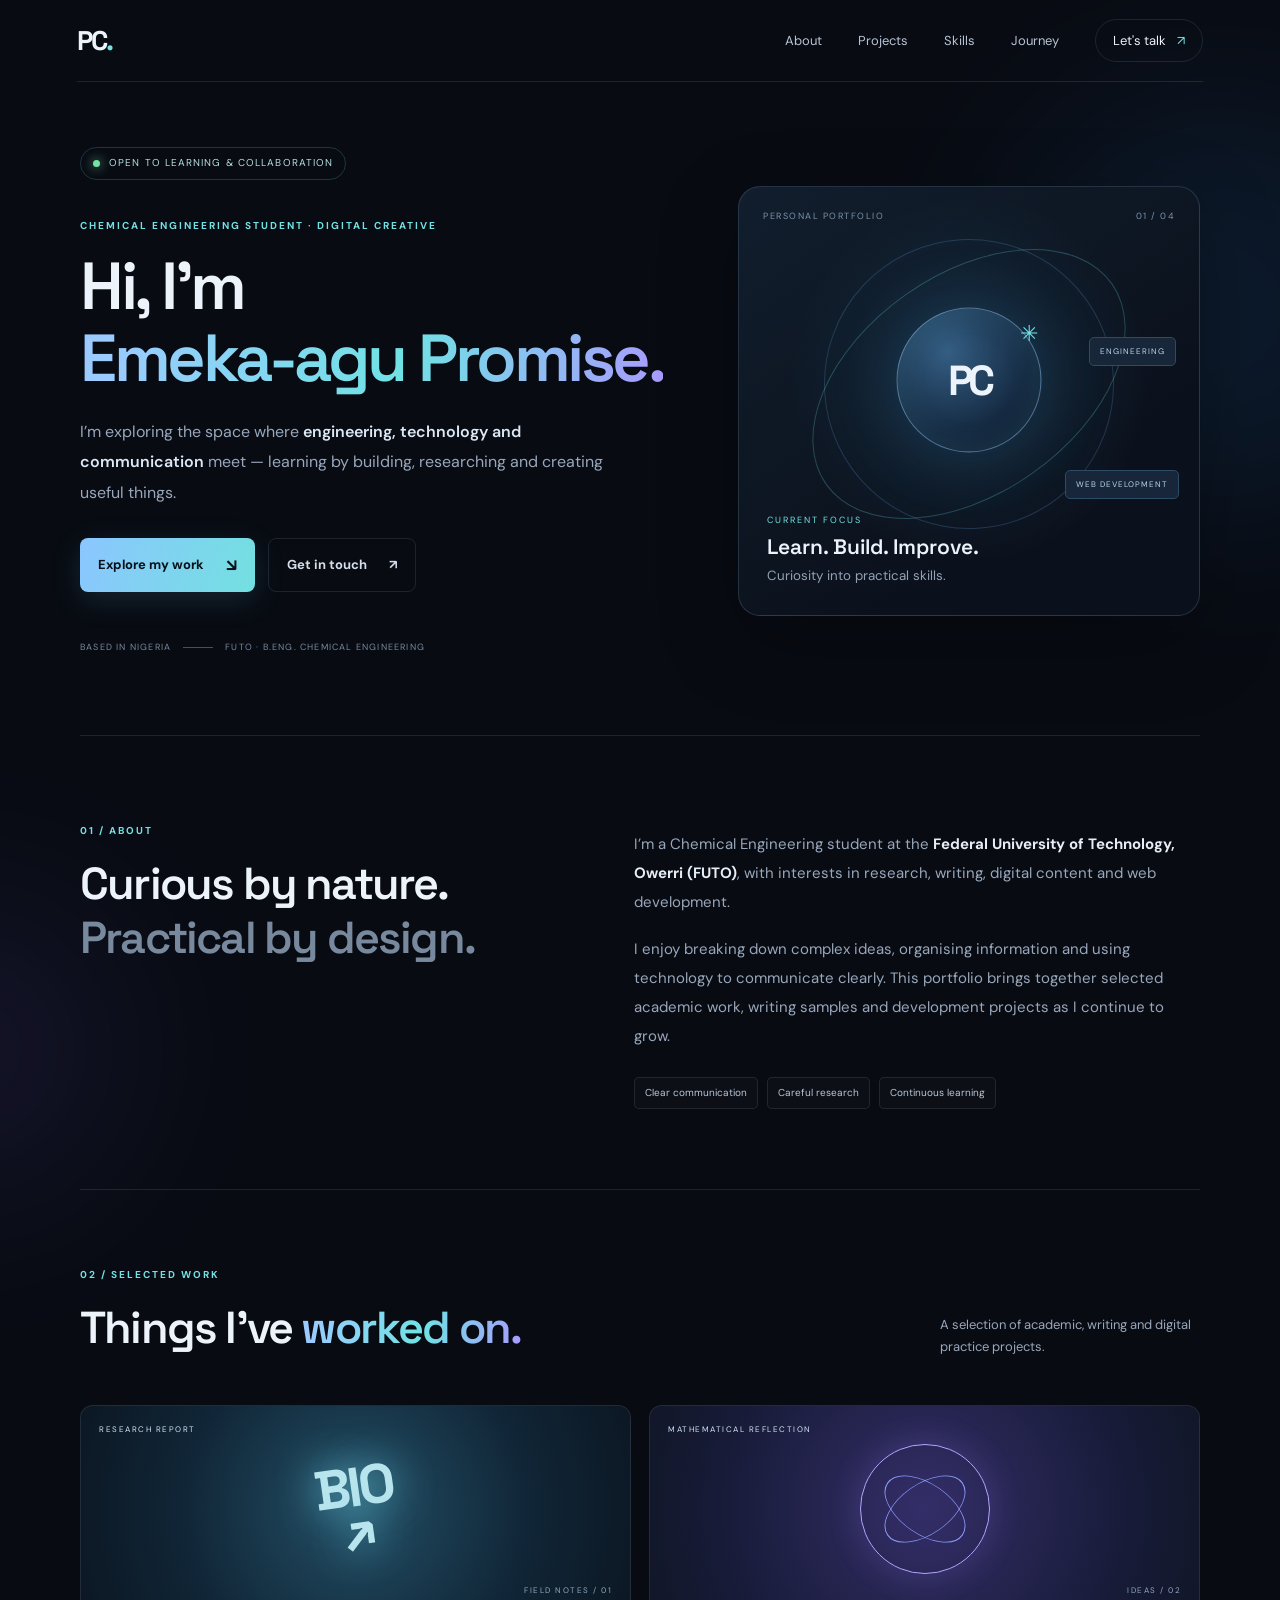
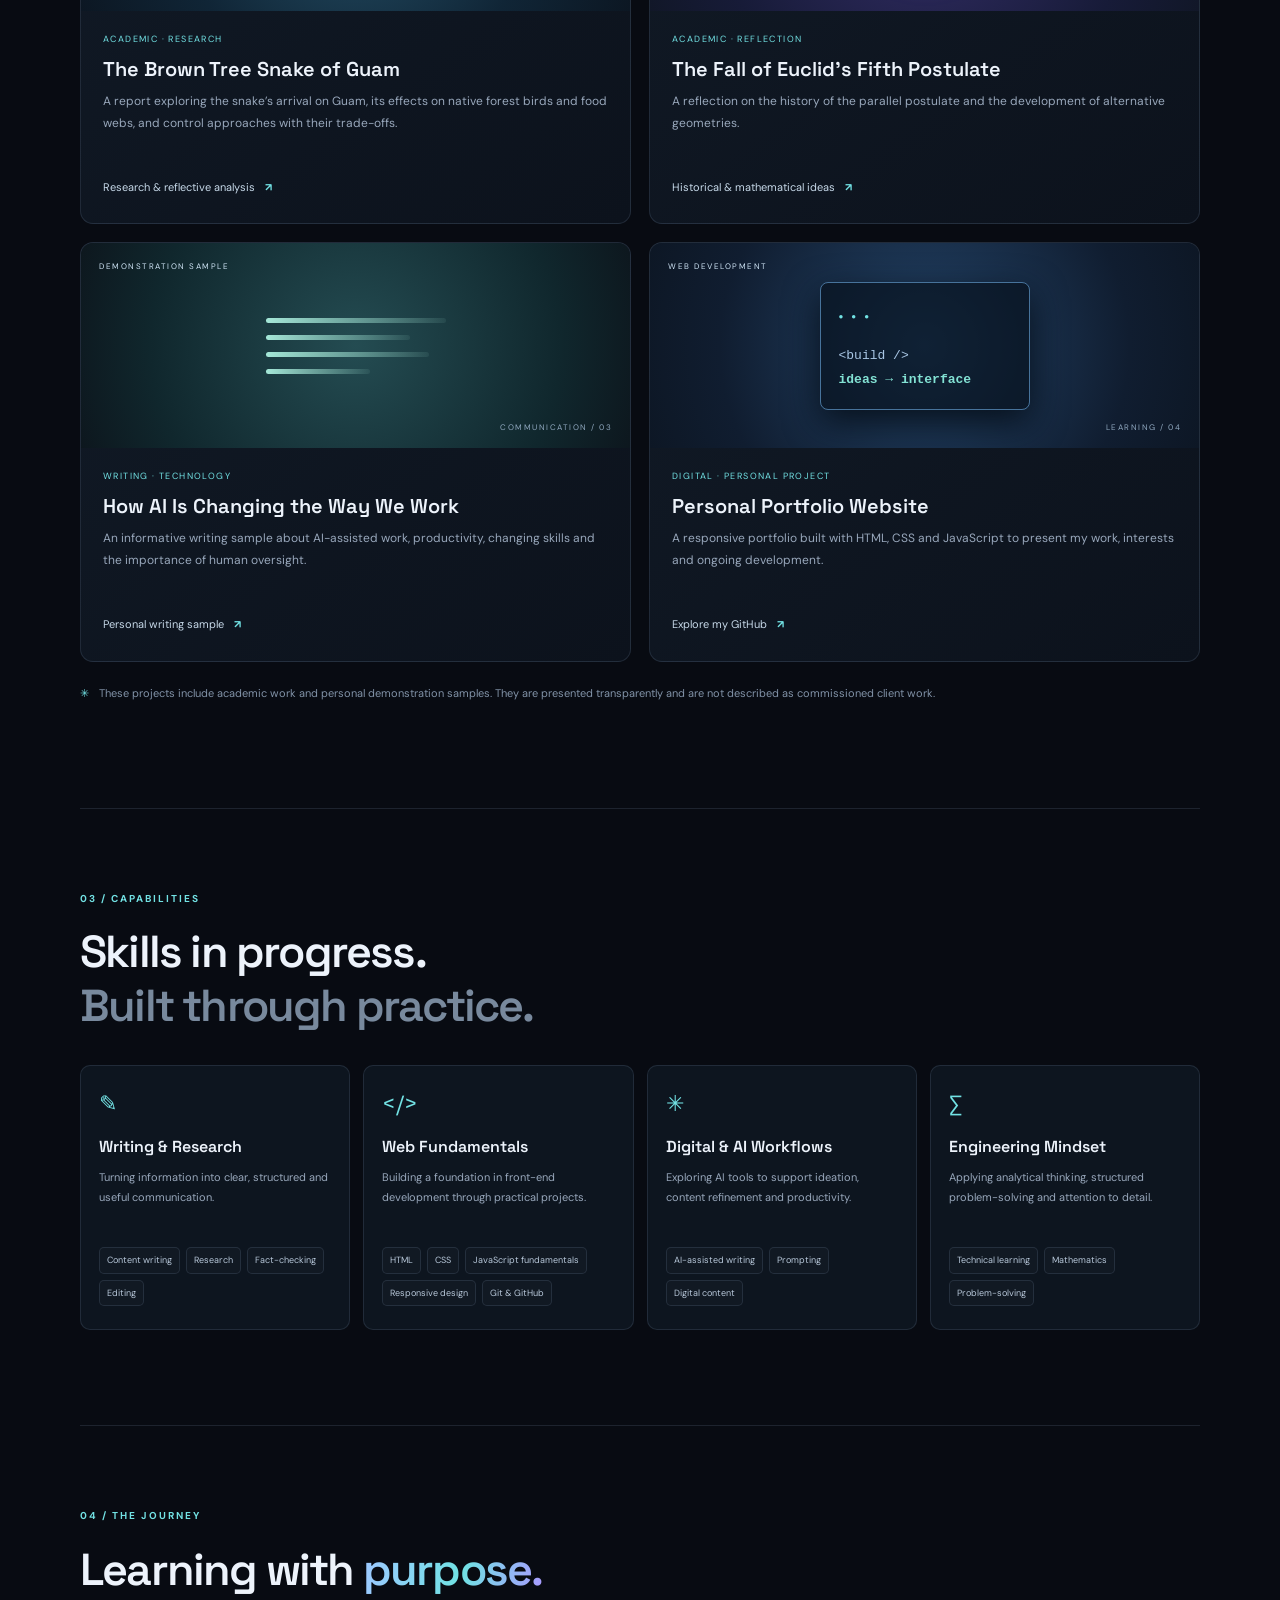
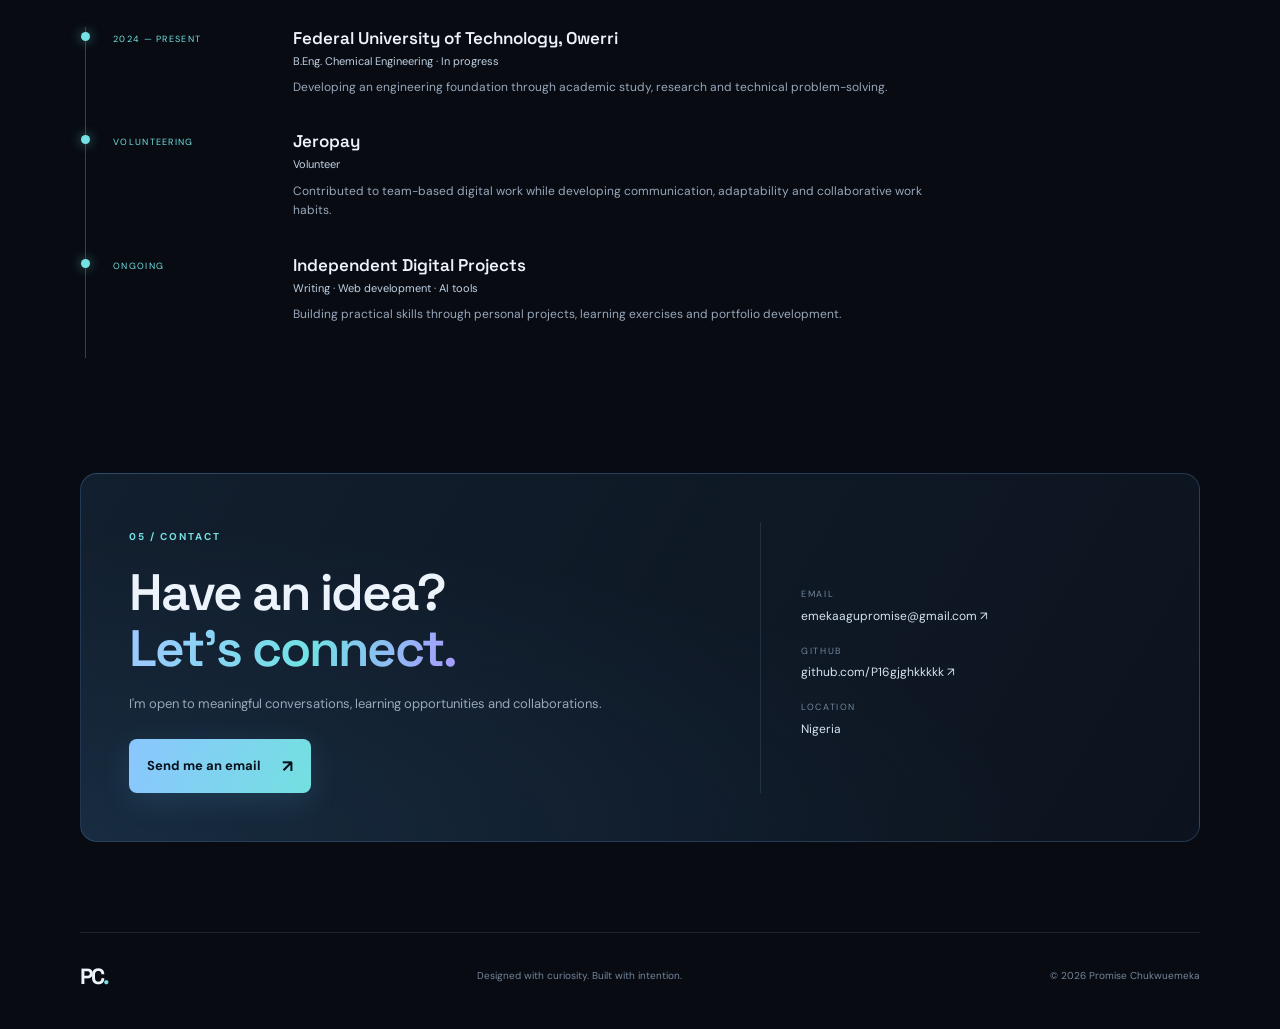
==== index22.html @ fef4532a "Add files via upload" ====
<!doctype html>
<html lang="en">
  <head>
    <meta charset="UTF-8" />
    <meta name="viewport" content="width=device-width, initial-scale=1" />
    <meta name="theme-color" content="#080b12" />
    <meta
      name="description"
      content="Emeka-agu Promise — Chemical Engineering student, writer and aspiring web developer."
    />
    <title>Emeka-agu Promise | Portfolio</title>
    <link rel="preconnect" href="https://fonts.googleapis.com" />
    <link rel="preconnect" href="https://fonts.gstatic.com" crossorigin />
    <link
      href="https://fonts.googleapis.com/css2?family=DM+Sans:wght@400;500;600;700&family=Space+Grotesk:wght@400;500;600;700&display=swap"
      rel="stylesheet"
    />
    <link rel="stylesheet" href="style22.css" />
  </head>
  <body>
    <div class="ambient ambient-one"></div>
    <div class="ambient ambient-two"></div>
    <header class="site-header">
      <a class="brand" href="#home" aria-label="Promise Chukwuemeka home"
        >PC<span>.</span></a
      >
      <button
        class="menu-toggle"
        aria-label="Toggle navigation"
        aria-expanded="false"
      >
        <span></span><span></span>
      </button>
      <nav class="nav-links" aria-label="Main navigation">
        <a href="#about">About</a><a href="#work">Projects</a
        ><a href="#skills">Skills</a><a href="#experience">Journey</a>
        <a class="nav-contact" href="#contact">Let's talk <span>↗</span></a>
      </nav>
    </header>

    <main>
      <section class="hero section-wrap" id="home">
        <div class="hero-copy">
          <div class="availability">
            <span class="pulse"></span> OPEN TO LEARNING & COLLABORATION
          </div>
          <p class="eyebrow">CHEMICAL ENGINEERING STUDENT · DIGITAL CREATIVE</p>
          <h1>
            Hi, I'm<br /><span class="gradient-text">Emeka-agu Promise.</span>
          </h1>
          <p class="hero-lede">
            I’m exploring the space where
            <strong>engineering, technology and communication</strong> meet —
            learning by building, researching and creating useful things.
          </p>
          <div class="hero-actions">
            <a class="button button-primary" href="#work"
              >Explore my work <span>↘</span></a
            ><a
              class="button button-quiet"
              href="mailto:emekaagupromise@gmail.com"
              >Get in touch <span>↗</span></a
            >
          </div>
          <div class="hero-meta">
            <span>BASED IN NIGERIA</span><span class="meta-line"></span
            ><span>FUTO · B.ENG. CHEMICAL ENGINEERING</span>
          </div>
        </div>
        <aside class="hero-visual" aria-label="Introduction card">
          <div class="visual-top">
            <span>PERSONAL PORTFOLIO</span><span>01 / 04</span>
          </div>
          <div class="orbit orbit-a"></div>
          <div class="orbit orbit-b"></div>
          <div class="visual-core"><span>PC</span><i>✳</i></div>
          <div class="visual-caption">
            <span class="caption-label">CURRENT FOCUS</span
            ><strong>Learn. Build. Improve.</strong
            ><small>Curiosity into practical skills.</small>
          </div>
          <div class="visual-chip chip-one">ENGINEERING</div>
          <div class="visual-chip chip-two">WEB DEVELOPMENT</div>
        </aside>
      </section>

      <section class="section-wrap intro-grid" id="about">
        <div class="section-heading">
          <span class="section-index">01 / ABOUT</span>
          <h2>
            Curious by nature.<br /><span class="muted"
              >Practical by design.</span
            >
          </h2>
        </div>
        <div class="intro-copy">
          <p>
            I’m a Chemical Engineering student at the
            <strong>Federal University of Technology, Owerri (FUTO)</strong>,
            with interests in research, writing, digital content and web
            development.
          </p>
          <p>
            I enjoy breaking down complex ideas, organising information and
            using technology to communicate clearly. This portfolio brings
            together selected academic work, writing samples and development
            projects as I continue to grow.
          </p>
          <div class="principles">
            <span>Clear communication</span><span>Careful research</span
            ><span>Continuous learning</span>
          </div>
        </div>
      </section>

      <section class="section-wrap work-section" id="work">
        <div class="section-heading heading-row">
          <div>
            <span class="section-index">02 / SELECTED WORK</span>
            <h2>Things I've <span class="gradient-text">worked on.</span></h2>
          </div>
          <p>A selection of academic, writing and digital practice projects.</p>
        </div>
        <div class="project-grid">
          <article class="project-card project-featured">
            <div class="project-art art-research">
              <span class="art-tag">RESEARCH REPORT</span>
              <div class="research-mark">BIO<br />↗</div>
              <span class="art-foot">FIELD NOTES / 01</span>
            </div>
            <div class="project-info">
              <div class="project-type">ACADEMIC · RESEARCH</div>
              <h3>The Brown Tree Snake of Guam</h3>
              <p>
                A report exploring the snake’s arrival on Guam, its effects on
                native forest birds and food webs, and control approaches with
                their trade-offs.
              </p>
              <span class="text-link"
                >Research & reflective analysis <b>↗</b></span
              >
            </div>
          </article>
          <article class="project-card">
            <div class="project-art art-geometry">
              <span class="art-tag">MATHEMATICAL REFLECTION</span>
              <div class="geometry-shape"></div>
              <span class="art-foot">IDEAS / 02</span>
            </div>
            <div class="project-info">
              <div class="project-type">ACADEMIC · REFLECTION</div>
              <h3>The Fall of Euclid’s Fifth Postulate</h3>
              <p>
                A reflection on the history of the parallel postulate and the
                development of alternative geometries.
              </p>
              <span class="text-link"
                >Historical & mathematical ideas <b>↗</b></span
              >
            </div>
          </article>
          <article class="project-card">
            <div class="project-art art-writing">
              <span class="art-tag">DEMONSTRATION SAMPLE</span>
              <div class="writing-lines"><i></i><i></i><i></i><i></i></div>
              <span class="art-foot">COMMUNICATION / 03</span>
            </div>
            <div class="project-info">
              <div class="project-type">WRITING · TECHNOLOGY</div>
              <h3>How AI Is Changing the Way We Work</h3>
              <p>
                An informative writing sample about AI-assisted work,
                productivity, changing skills and the importance of human
                oversight.
              </p>
              <span class="text-link">Personal writing sample <b>↗</b></span>
            </div>
          </article>
          <article class="project-card">
            <div class="project-art art-code">
              <span class="art-tag">WEB DEVELOPMENT</span>
              <div class="code-window">
                <span>● ● ●</span
                ><code>&lt;build /&gt;<br /><b>ideas → interface</b></code>
              </div>
              <span class="art-foot">LEARNING / 04</span>
            </div>
            <div class="project-info">
              <div class="project-type">DIGITAL · PERSONAL PROJECT</div>
              <h3>Personal Portfolio Website</h3>
              <p>
                A responsive portfolio built with HTML, CSS and JavaScript to
                present my work, interests and ongoing development.
              </p>
              <a
                class="text-link"
                href="https://github.com/P16gjghkkkkk"
                target="_blank"
                rel="noreferrer"
                >Explore my GitHub <b>↗</b></a
              >
            </div>
          </article>
        </div>
        <p class="honesty-note">
          <span>✳</span> These projects include academic work and personal
          demonstration samples. They are presented transparently and are not
          described as commissioned client work.
        </p>
      </section>

      <section class="section-wrap skills-section" id="skills">
        <div class="section-heading">
          <span class="section-index">03 / CAPABILITIES</span>
          <h2>
            Skills in progress.<br /><span class="muted"
              >Built through practice.</span
            >
          </h2>
        </div>
        <div class="skills-grid">
          <div class="skill-panel">
            <div class="skill-icon">✎</div>
            <h3>Writing & Research</h3>
            <p>
              Turning information into clear, structured and useful
              communication.
            </p>
            <div class="tag-list">
              <span>Content writing</span><span>Research</span
              ><span>Fact-checking</span><span>Editing</span>
            </div>
          </div>
          <div class="skill-panel">
            <div class="skill-icon">&lt;/&gt;</div>
            <h3>Web Fundamentals</h3>
            <p>
              Building a foundation in front-end development through practical
              projects.
            </p>
            <div class="tag-list">
              <span>HTML</span><span>CSS</span
              ><span>JavaScript fundamentals</span><span>Responsive design</span
              ><span>Git & GitHub</span>
            </div>
          </div>
          <div class="skill-panel">
            <div class="skill-icon">✳</div>
            <h3>Digital & AI Workflows</h3>
            <p>
              Exploring AI tools to support ideation, content refinement and
              productivity.
            </p>
            <div class="tag-list">
              <span>AI-assisted writing</span><span>Prompting</span
              ><span>Digital content</span>
            </div>
          </div>
          <div class="skill-panel">
            <div class="skill-icon">∑</div>
            <h3>Engineering Mindset</h3>
            <p>
              Applying analytical thinking, structured problem-solving and
              attention to detail.
            </p>
            <div class="tag-list">
              <span>Technical learning</span><span>Mathematics</span
              ><span>Problem-solving</span>
            </div>
          </div>
        </div>
      </section>

      <section class="section-wrap journey-section" id="experience">
        <div class="section-heading">
          <span class="section-index">04 / THE JOURNEY</span>
          <h2>Learning with <span class="gradient-text">purpose.</span></h2>
        </div>
        <div class="timeline">
          <div class="timeline-item">
            <span class="timeline-date">2024 — PRESENT</span>
            <div>
              <h3>Federal University of Technology, Owerri</h3>
              <p class="timeline-role">
                B.Eng. Chemical Engineering · In progress
              </p>
              <p>
                Developing an engineering foundation through academic study,
                research and technical problem-solving.
              </p>
            </div>
            <span class="timeline-dot"></span>
          </div>
          <div class="timeline-item">
            <span class="timeline-date">VOLUNTEERING</span>
            <div>
              <h3>Jeropay</h3>
              <p class="timeline-role">Volunteer</p>
              <p>
                Contributed to team-based digital work while developing
                communication, adaptability and collaborative work habits.
              </p>
            </div>
            <span class="timeline-dot"></span>
          </div>
          <div class="timeline-item">
            <span class="timeline-date">ONGOING</span>
            <div>
              <h3>Independent Digital Projects</h3>
              <p class="timeline-role">Writing · Web development · AI tools</p>
              <p>
                Building practical skills through personal projects, learning
                exercises and portfolio development.
              </p>
            </div>
            <span class="timeline-dot"></span>
          </div>
        </div>
      </section>

      <section class="section-wrap contact-section" id="contact">
        <div class="contact-card">
          <div>
            <span class="section-index">05 / CONTACT</span>
            <h2>
              Have an idea?<br /><span class="gradient-text"
                >Let's connect.</span
              >
            </h2>
            <p>
              I'm open to meaningful conversations, learning opportunities and
              collaborations.
            </p>
            <a
              class="button button-primary"
              href="mailto:emekaagupromise@gmail.com"
              >Send me an email <span>↗</span></a
            >
          </div>
          <div class="contact-details">
            <span>EMAIL</span
            ><a href="mailto:emekaagupromise@gmail.com"
              >emekaagupromise@gmail.com ↗</a
            ><span>GITHUB</span
            ><a
              href="https://github.com/P16gjghkkkkk"
              target="_blank"
              rel="noreferrer"
              >github.com/P16gjghkkkkk ↗</a
            ><span>LOCATION</span>
            <p>Nigeria</p>
          </div>
        </div>
      </section>
    </main>
    <footer class="site-footer">
      <a class="brand" href="#home">PC<span>.</span></a>
      <p>Designed with curiosity. Built with intention.</p>
      <span>© <span id="year"></span> Promise Chukwuemeka</span>
    </footer>
    <script src="script22.js"></script>
  </body>
</html>
---- style22.css ----
:root{--bg:#080b12;--panel:#101722;--panel2:#0c131e;--line:rgba(159,184,215,.14);--text:#edf3fb;--muted:#98a7bb;--blue:#72b8ff;--cyan:#72e2e4;--purple:#9c8cff;--font:'DM Sans',sans-serif;--display:'Space Grotesk',sans-serif}
*{box-sizing:border-box}html{scroll-behavior:smooth;scroll-padding-top:90px}body{margin:0;background:var(--bg);color:var(--text);font-family:var(--font);line-height:1.65;overflow-x:hidden}a{color:inherit;text-decoration:none}.ambient{position:absolute;z-index:-1;pointer-events:none;filter:blur(90px);opacity:.17;border-radius:50%}.ambient-one{width:420px;height:420px;background:#2364a8;top:100px;right:-150px}.ambient-two{width:300px;height:300px;background:#5643a4;top:900px;left:-180px}.site-header{height:82px;max-width:1240px;width:88%;margin:auto;display:flex;align-items:center;justify-content:space-between;border-bottom:1px solid var(--line)}.brand{font:700 27px var(--display);letter-spacing:-2px}.brand span{color:var(--cyan)}.nav-links{display:flex;align-items:center;gap:36px}.nav-links>a{font-size:13px;color:#b8c4d4;transition:.2s}.nav-links>a:hover{color:white}.nav-links .nav-contact{color:var(--text);border:1px solid var(--line);border-radius:30px;padding:10px 17px}.nav-contact span{color:var(--cyan);margin-left:8px}.menu-toggle{display:none}.section-wrap{width:min(1120px,88%);margin-inline:auto}.hero{min-height:650px;display:grid;grid-template-columns:1.12fr .88fr;align-items:center;gap:70px;padding-top:65px;padding-bottom:80px}.availability{display:inline-flex;align-items:center;gap:9px;padding:7px 12px;border:1px solid rgba(114,226,228,.2);border-radius:30px;color:#b5dfe1;font-size:10px;letter-spacing:1.1px;margin-bottom:28px}.pulse{width:7px;height:7px;border-radius:50%;background:#72e2a5;box-shadow:0 0 12px #72e2a5}.eyebrow,.section-index{font-size:10px;letter-spacing:2px;color:var(--cyan);font-weight:700}.hero h1{font:600 clamp(42px,5.2vw,69px)/1.08 var(--display);letter-spacing:-3.5px;margin:17px 0 22px}.gradient-text{background:linear-gradient(100deg,#9bcaff 5%,#70e2e4 55%,#a99aff 100%);-webkit-background-clip:text;background-clip:text;color:transparent}.hero-lede{max-width:560px;color:var(--muted);font-size:16px;line-height:1.9}.hero-lede strong{color:#dce8f5;font-weight:600}.hero-actions{display:flex;gap:13px;margin-top:30px}.button{display:inline-flex;align-items:center;gap:22px;padding:13px 18px;border-radius:8px;font-size:13px;font-weight:700;transition:transform .2s,box-shadow .2s}.button:hover{transform:translateY(-3px)}.button-primary{background:linear-gradient(110deg,#8bc6ff,#73e0e0);color:#08111b;box-shadow:0 8px 30px rgba(96,190,225,.15)}.button-primary span{font-size:17px}.button-quiet{border:1px solid var(--line);color:#d5dfeb}.hero-meta{display:flex;align-items:center;gap:12px;margin-top:48px;color:#78899f;font-size:9px;letter-spacing:1.2px}.meta-line{height:1px;width:30px;background:#3b526b}.hero-visual{height:430px;position:relative;border:1px solid rgba(133,179,220,.2);border-radius:22px;overflow:hidden;background:radial-gradient(ellipse at 50% 45%,rgba(43,111,153,.23),transparent 55%),linear-gradient(145deg,#111e2d,#0b111c 70%);box-shadow:0 25px 80px rgba(0,0,0,.28)}.visual-top{position:absolute;top:22px;left:24px;right:24px;display:flex;justify-content:space-between;color:#7d93aa;font-size:9px;letter-spacing:1.5px}.orbit{position:absolute;left:50%;top:46%;border:1px solid rgba(114,184,255,.2);border-radius:50%;transform:translate(-50%,-50%) rotate(-25deg)}.orbit-a{width:290px;height:290px}.orbit-b{width:220px;height:350px;transform:translate(-50%,-50%) rotate(55deg);border-color:rgba(114,226,228,.25)}.visual-core{position:absolute;left:50%;top:45%;transform:translate(-50%,-50%);width:145px;height:145px;border-radius:50%;display:grid;place-items:center;background:radial-gradient(circle at 35% 30%,#345e83,#152a42 60%,#0b1726);border:1px solid rgba(155,210,255,.45);box-shadow:0 0 70px rgba(68,159,220,.2),inset 0 0 30px rgba(114,226,228,.12)}.visual-core span{font:700 42px var(--display);letter-spacing:-5px}.visual-core i{position:absolute;right:3px;top:7px;color:var(--cyan);font-size:22px;font-style:normal}.visual-caption{position:absolute;bottom:28px;left:28px;display:flex;flex-direction:column}.caption-label{font-size:9px;letter-spacing:2px;color:var(--cyan)}.visual-caption strong{font:600 21px var(--display);margin:5px 0}.visual-caption small{color:#91a2b6}.visual-chip{position:absolute;padding:7px 10px;background:#172638;border:1px solid #2c4b66;border-radius:5px;color:#b9d5ec;font-size:8px;letter-spacing:1px}.chip-one{right:23px;top:35%}.chip-two{right:20px;bottom:27%}.intro-grid{display:grid;grid-template-columns:.9fr 1.1fr;gap:90px;padding:80px 0;border-top:1px solid var(--line)}.section-heading h2{font:600 clamp(31px,3.5vw,45px)/1.2 var(--display);letter-spacing:-1.8px;margin:15px 0}.muted{color:#78899d}.intro-copy{padding-top:14px}.intro-copy p{color:var(--muted);font-size:15px;line-height:1.95;margin:0 0 17px}.intro-copy strong{color:#e5edf7}.principles{display:flex;flex-wrap:wrap;gap:9px;margin-top:25px}.principles span,.tag-list span{font-size:10px;color:#b8c8da;padding:7px 10px;border:1px solid var(--line);border-radius:5px;background:rgba(255,255,255,.018)}.work-section{padding:70px 0 95px;border-top:1px solid var(--line)}.heading-row{display:flex;align-items:end;justify-content:space-between;margin-bottom:35px}.heading-row>p{max-width:260px;color:var(--muted);font-size:13px}.project-grid{display:grid;grid-template-columns:repeat(2,1fr);gap:18px}.project-card{overflow:hidden;border:1px solid var(--line);border-radius:13px;background:linear-gradient(145deg,#111a26,#0c121c);transition:transform .25s,border-color .25s}.project-card:hover{transform:translateY(-5px);border-color:rgba(114,184,255,.4)}.project-art{height:205px;position:relative;overflow:hidden;display:flex;align-items:center;justify-content:center}.art-tag{position:absolute;top:17px;left:18px;font-size:8px;letter-spacing:1.5px;color:#d1e6f7}.art-foot{position:absolute;bottom:14px;right:18px;font-size:8px;letter-spacing:1.5px;color:#90a8bf}.art-research{background:radial-gradient(circle at 50% 50%,#244f66,#102536 60%,#0c1723)}.research-mark{font:700 55px/.8 var(--display);letter-spacing:-4px;color:#b8e4ed;text-align:center;text-shadow:0 0 40px #66c4d7;transform:rotate(-8deg)}.art-geometry{background:radial-gradient(circle at 50% 50%,#342e68,#171b38 70%,#111728)}.geometry-shape{width:130px;height:130px;border:1px solid #b3a5ff;border-radius:50%;position:relative;box-shadow:0 0 35px rgba(156,140,255,.2)}.geometry-shape:before,.geometry-shape:after{content:"";position:absolute;inset:18px;border:1px solid #8d9bff;border-radius:50%;transform:rotate(55deg) scaleX(.55)}.geometry-shape:after{transform:rotate(-55deg) scaleX(.55)}.art-writing{background:radial-gradient(circle at 50% 50%,#244c52,#10272d 70%,#0d171e)}.writing-lines{width:180px;display:grid;gap:12px}.writing-lines i{height:5px;border-radius:8px;background:linear-gradient(90deg,#a5e8d8,rgba(165,232,216,.08));width:100%}.writing-lines i:nth-child(2){width:80%}.writing-lines i:nth-child(3){width:91%}.writing-lines i:nth-child(4){width:58%}.art-code{background:radial-gradient(circle at 50% 50%,#24456a,#101d30 70%,#0d1725)}.code-window{width:210px;padding:18px;border:1px solid #47739b;background:rgba(5,14,25,.65);border-radius:8px;box-shadow:0 12px 35px #07101b}.code-window>span{font-size:8px;color:#72e2e4;letter-spacing:3px}.code-window code{display:block;margin-top:17px;font:13px/1.8 monospace;color:#a9c7e5}.code-window b{color:#83e2d4}.project-info{padding:21px 22px 24px}.project-type{font-size:9px;letter-spacing:1.4px;color:var(--cyan)}.project-info h3{font:600 20px var(--display);margin:9px 0}.project-info p{min-height:66px;color:var(--muted);font-size:12px;line-height:1.8;margin:0 0 16px}.text-link{font-size:11px;color:#c7d9e9}.text-link b{color:var(--cyan);margin-left:7px}.honesty-note{display:flex;gap:10px;align-items:center;color:#8192a7;font-size:11px;margin-top:22px}.honesty-note span{color:var(--cyan)}.skills-section{padding:75px 0 95px;border-top:1px solid var(--line)}.skills-grid{display:grid;grid-template-columns:repeat(4,1fr);gap:13px;margin-top:32px}.skill-panel{padding:23px 18px;border:1px solid var(--line);border-radius:10px;background:rgba(17,26,38,.7)}.skill-icon{font:22px var(--display);color:var(--cyan);margin-bottom:19px}.skill-panel h3{font:600 16px var(--display);margin:0 0 9px}.skill-panel p{font-size:11px;color:var(--muted);line-height:1.8;min-height:62px}.tag-list{display:flex;flex-wrap:wrap;gap:6px;margin-top:17px}.tag-list span{font-size:9px;padding:5px 7px}.journey-section{padding:75px 0 95px;border-top:1px solid var(--line)}.timeline{margin-top:30px;border-left:1px solid #29445d;margin-left:5px}.timeline-item{position:relative;display:grid;grid-template-columns:150px 1fr;gap:30px;padding:0 0 33px 27px}.timeline-date{font-size:9px;letter-spacing:1.3px;color:var(--cyan);padding-top:5px}.timeline-item h3{font:600 17px var(--display);margin:0 0 3px}.timeline-role{color:#c0d2e5!important;font-size:11px!important;margin:0 0 8px!important}.timeline-item p{max-width:650px;color:var(--muted);font-size:12px;margin:0}.timeline-dot{position:absolute;left:-5px;top:5px;width:9px;height:9px;background:var(--cyan);border-radius:50%;box-shadow:0 0 12px rgba(114,226,228,.55)}.contact-section{padding:20px 0 90px}.contact-card{padding:48px;display:grid;grid-template-columns:1.2fr .8fr;gap:45px;border:1px solid rgba(114,184,255,.22);border-radius:17px;background:radial-gradient(ellipse at 0 100%,rgba(50,103,149,.2),transparent 60%),linear-gradient(120deg,#121f2e,#0c131e)}.contact-card h2{font:600 clamp(36px,4vw,52px)/1.1 var(--display);letter-spacing:-2px;margin:16px 0}.contact-card>div:first-child>p{color:var(--muted);font-size:13px;margin-bottom:24px}.contact-details{display:flex;flex-direction:column;justify-content:center;gap:5px;border-left:1px solid var(--line);padding-left:40px}.contact-details span{font-size:9px;letter-spacing:1.6px;color:#71879e;margin-top:12px}.contact-details a,.contact-details p{font-size:12px;color:#d5e3f1;margin:0}.contact-details a:hover{color:var(--cyan)}.site-footer{width:min(1120px,88%);margin:auto;border-top:1px solid var(--line);padding:25px 0 35px;display:flex;align-items:center;justify-content:space-between}.site-footer p,.site-footer>span{font-size:10px;color:#75869b}.site-footer .brand{font-size:22px}
@media(max-width:850px){.hero{gap:35px;min-height:590px}.hero-visual{height:370px}.skills-grid{grid-template-columns:repeat(2,1fr)}.intro-grid{gap:45px}.nav-links{gap:20px}}
@media(max-width:650px){.site-header{height:70px}.menu-toggle{display:flex;flex-direction:column;gap:5px;background:none;border:0;padding:10px;z-index:5}.menu-toggle span{width:23px;height:2px;background:#dce8f5}.nav-links{display:none;position:absolute;top:70px;left:0;right:0;padding:22px 6%;background:#0c131e;border-bottom:1px solid var(--line);flex-direction:column;align-items:flex-start;gap:18px;z-index:4}.nav-links.open{display:flex}.hero{grid-template-columns:1fr;padding-top:65px;gap:42px;min-height:auto}.hero h1{font-size:clamp(42px,11vw,60px);letter-spacing:-2.5px}.hero-lede{font-size:14px}.hero-meta{font-size:8px;flex-wrap:wrap;margin-top:35px}.hero-visual{height:350px}.intro-grid{grid-template-columns:1fr;gap:15px;padding:65px 0}.intro-copy{padding-top:0}.work-section,.skills-section,.journey-section{padding:65px 0}.heading-row{display:block}.heading-row>p{margin-top:12px}.project-grid{grid-template-columns:1fr}.project-info p{min-height:0}.skills-grid{grid-template-columns:1fr 1fr}.skill-panel{padding:18px 14px}.skill-panel p{min-height:90px}.timeline-item{grid-template-columns:1fr;gap:8px;padding-bottom:28px}.timeline-date{padding:0}.contact-card{grid-template-columns:1fr;padding:30px 23px;gap:25px}.contact-details{border-left:0;border-top:1px solid var(--line);padding:20px 0 0}.site-footer{flex-wrap:wrap;gap:10px}.site-footer p{order:3;width:100%;margin:0}.hero-actions{flex-wrap:wrap}}
@media(max-width:390px){.section-wrap,.site-header,.site-footer{width:90%}.hero-actions{flex-direction:column;align-items:stretch}.button{justify-content:space-between}.skills-grid{grid-template-columns:1fr}.skill-panel p{min-height:0}.visual-chip{font-size:7px}.chip-two{right:10px}.contact-card{padding:25px 18px}}
@media(prefers-reduced-motion:reduce){html{scroll-behavior:auto}*,*::before,*::after{transition:none!important}}
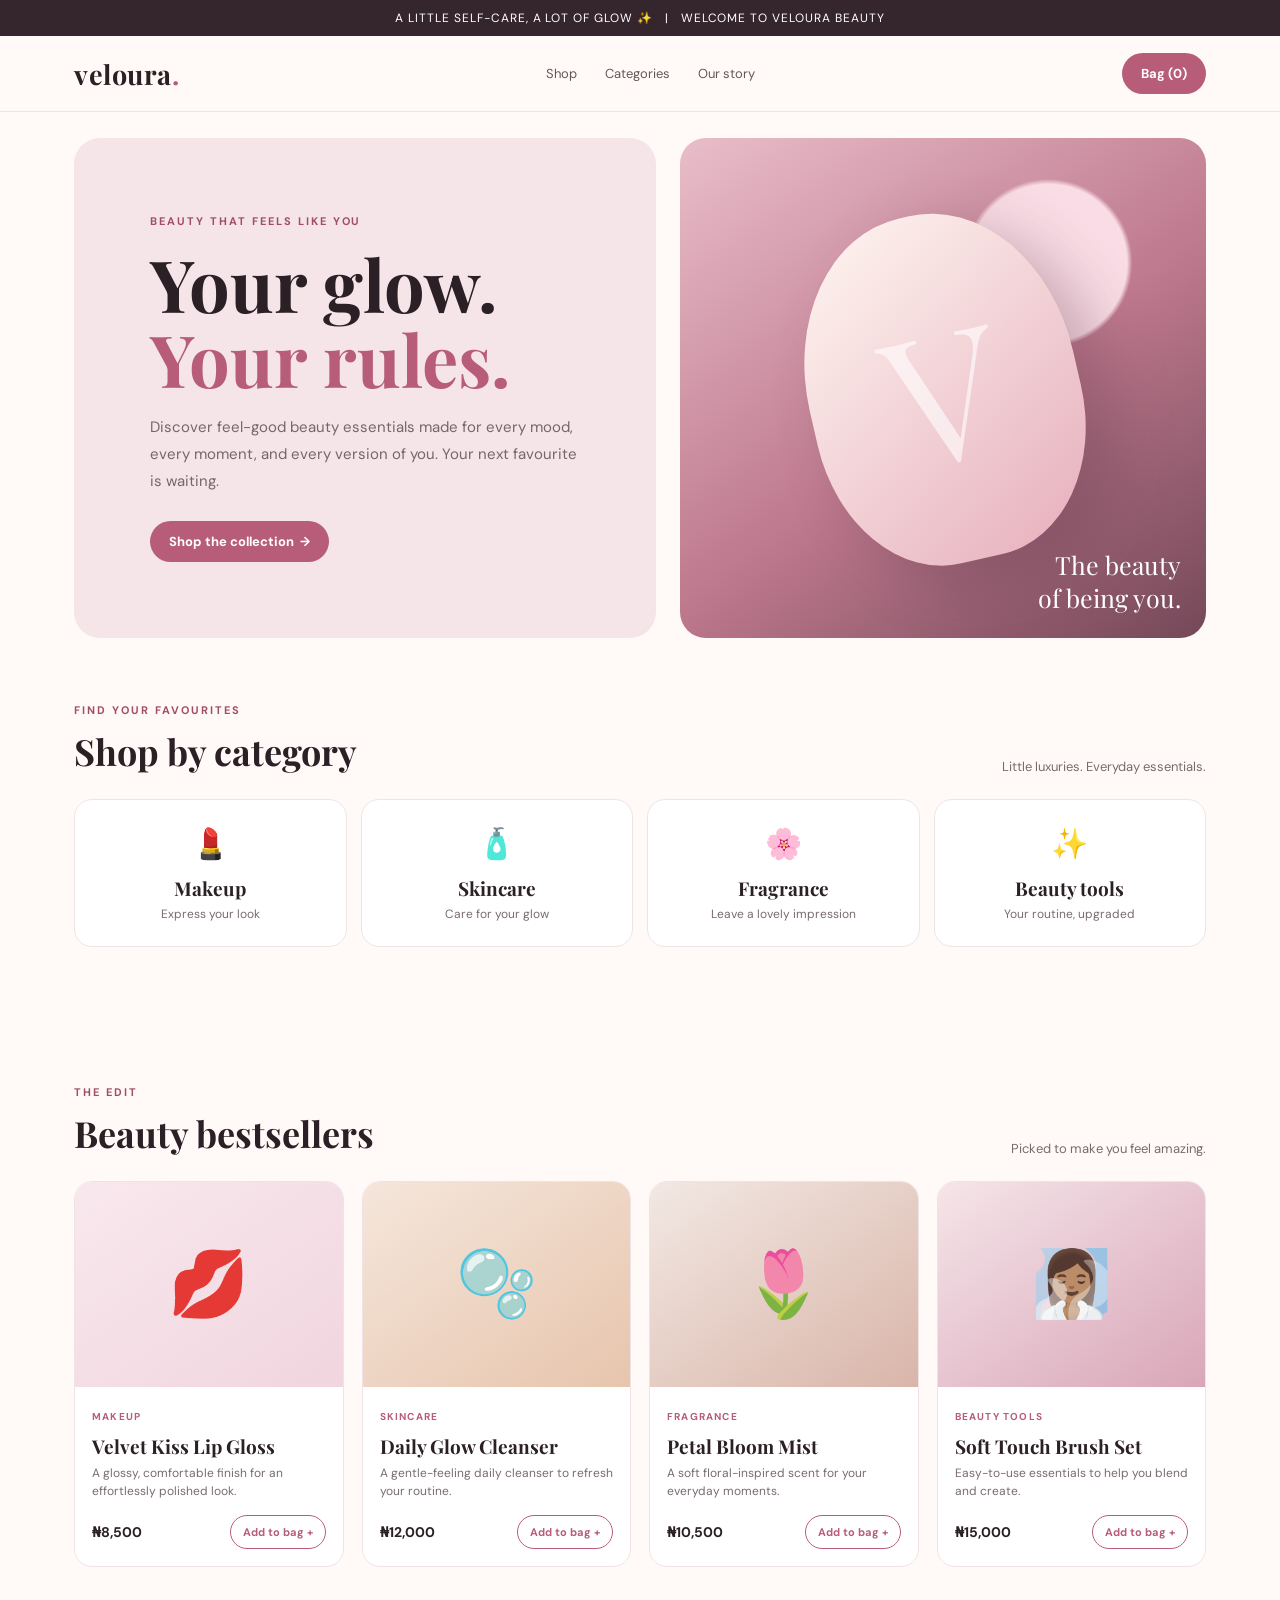
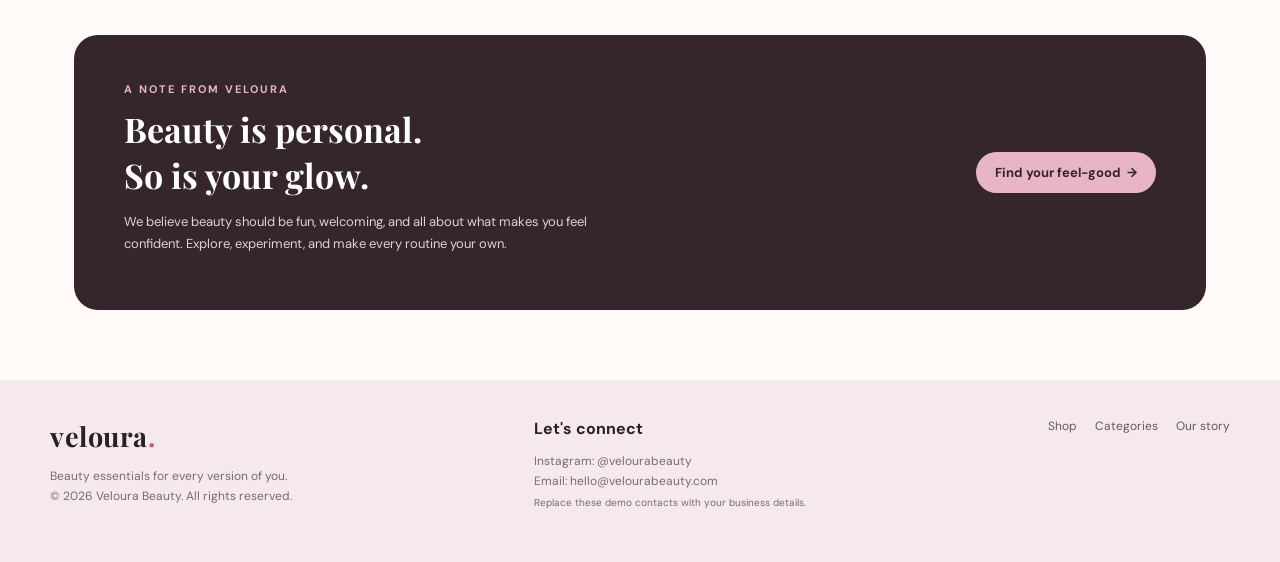
==== commit a90dea49: "Refactor index22.html structure and content" ====
--- a/index22.html
+++ b/index22.html
@@ -1,363 +1,86 @@
-<!doctype html>
+<!DOCTYPE html>
 <html lang="en">
-  <head>
-    <meta charset="UTF-8" />
-    <meta name="viewport" content="width=device-width, initial-scale=1" />
-    <meta name="theme-color" content="#080b12" />
-    <meta
-      name="description"
-      content="Emeka-agu Promise — Chemical Engineering student, writer and aspiring web developer."
-    />
-    <title>Emeka-agu Promise | Portfolio</title>
-    <link rel="preconnect" href="https://fonts.googleapis.com" />
-    <link rel="preconnect" href="https://fonts.gstatic.com" crossorigin />
-    <link
-      href="https://fonts.googleapis.com/css2?family=DM+Sans:wght@400;500;600;700&family=Space+Grotesk:wght@400;500;600;700&display=swap"
-      rel="stylesheet"
-    />
-    <link rel="stylesheet" href="style22.css" />
-  </head>
-  <body>
-    <div class="ambient ambient-one"></div>
-    <div class="ambient ambient-two"></div>
-    <header class="site-header">
-      <a class="brand" href="#home" aria-label="Promise Chukwuemeka home"
-        >PC<span>.</span></a
-      >
-      <button
-        class="menu-toggle"
-        aria-label="Toggle navigation"
-        aria-expanded="false"
-      >
-        <span></span><span></span>
-      </button>
-      <nav class="nav-links" aria-label="Main navigation">
-        <a href="#about">About</a><a href="#work">Projects</a
-        ><a href="#skills">Skills</a><a href="#experience">Journey</a>
-        <a class="nav-contact" href="#contact">Let's talk <span>↗</span></a>
-      </nav>
-    </header>
-
-    <main>
-      <section class="hero section-wrap" id="home">
-        <div class="hero-copy">
-          <div class="availability">
-            <span class="pulse"></span> OPEN TO LEARNING & COLLABORATION
-          </div>
-          <p class="eyebrow">CHEMICAL ENGINEERING STUDENT · DIGITAL CREATIVE</p>
-          <h1>
-            Hi, I'm<br /><span class="gradient-text">Emeka-agu Promise.</span>
-          </h1>
-          <p class="hero-lede">
-            I’m exploring the space where
-            <strong>engineering, technology and communication</strong> meet —
-            learning by building, researching and creating useful things.
-          </p>
-          <div class="hero-actions">
-            <a class="button button-primary" href="#work"
-              >Explore my work <span>↘</span></a
-            ><a
-              class="button button-quiet"
-              href="mailto:emekaagupromise@gmail.com"
-              >Get in touch <span>↗</span></a
-            >
-          </div>
-          <div class="hero-meta">
-            <span>BASED IN NIGERIA</span><span class="meta-line"></span
-            ><span>FUTO · B.ENG. CHEMICAL ENGINEERING</span>
-          </div>
-        </div>
-        <aside class="hero-visual" aria-label="Introduction card">
-          <div class="visual-top">
-            <span>PERSONAL PORTFOLIO</span><span>01 / 04</span>
-          </div>
-          <div class="orbit orbit-a"></div>
-          <div class="orbit orbit-b"></div>
-          <div class="visual-core"><span>PC</span><i>✳</i></div>
-          <div class="visual-caption">
-            <span class="caption-label">CURRENT FOCUS</span
-            ><strong>Learn. Build. Improve.</strong
-            ><small>Curiosity into practical skills.</small>
-          </div>
-          <div class="visual-chip chip-one">ENGINEERING</div>
-          <div class="visual-chip chip-two">WEB DEVELOPMENT</div>
-        </aside>
-      </section>
-
-      <section class="section-wrap intro-grid" id="about">
-        <div class="section-heading">
-          <span class="section-index">01 / ABOUT</span>
-          <h2>
-            Curious by nature.<br /><span class="muted"
-              >Practical by design.</span
-            >
-          </h2>
-        </div>
-        <div class="intro-copy">
-          <p>
-            I’m a Chemical Engineering student at the
-            <strong>Federal University of Technology, Owerri (FUTO)</strong>,
-            with interests in research, writing, digital content and web
-            development.
-          </p>
-          <p>
-            I enjoy breaking down complex ideas, organising information and
-            using technology to communicate clearly. This portfolio brings
-            together selected academic work, writing samples and development
-            projects as I continue to grow.
-          </p>
-          <div class="principles">
-            <span>Clear communication</span><span>Careful research</span
-            ><span>Continuous learning</span>
-          </div>
-        </div>
-      </section>
-
-      <section class="section-wrap work-section" id="work">
-        <div class="section-heading heading-row">
-          <div>
-            <span class="section-index">02 / SELECTED WORK</span>
-            <h2>Things I've <span class="gradient-text">worked on.</span></h2>
-          </div>
-          <p>A selection of academic, writing and digital practice projects.</p>
-        </div>
-        <div class="project-grid">
-          <article class="project-card project-featured">
-            <div class="project-art art-research">
-              <span class="art-tag">RESEARCH REPORT</span>
-              <div class="research-mark">BIO<br />↗</div>
-              <span class="art-foot">FIELD NOTES / 01</span>
-            </div>
-            <div class="project-info">
-              <div class="project-type">ACADEMIC · RESEARCH</div>
-              <h3>The Brown Tree Snake of Guam</h3>
-              <p>
-                A report exploring the snake’s arrival on Guam, its effects on
-                native forest birds and food webs, and control approaches with
-                their trade-offs.
-              </p>
-              <span class="text-link"
-                >Research & reflective analysis <b>↗</b></span
-              >
-            </div>
-          </article>
-          <article class="project-card">
-            <div class="project-art art-geometry">
-              <span class="art-tag">MATHEMATICAL REFLECTION</span>
-              <div class="geometry-shape"></div>
-              <span class="art-foot">IDEAS / 02</span>
-            </div>
-            <div class="project-info">
-              <div class="project-type">ACADEMIC · REFLECTION</div>
-              <h3>The Fall of Euclid’s Fifth Postulate</h3>
-              <p>
-                A reflection on the history of the parallel postulate and the
-                development of alternative geometries.
-              </p>
-              <span class="text-link"
-                >Historical & mathematical ideas <b>↗</b></span
-              >
-            </div>
-          </article>
-          <article class="project-card">
-            <div class="project-art art-writing">
-              <span class="art-tag">DEMONSTRATION SAMPLE</span>
-              <div class="writing-lines"><i></i><i></i><i></i><i></i></div>
-              <span class="art-foot">COMMUNICATION / 03</span>
-            </div>
-            <div class="project-info">
-              <div class="project-type">WRITING · TECHNOLOGY</div>
-              <h3>How AI Is Changing the Way We Work</h3>
-              <p>
-                An informative writing sample about AI-assisted work,
-                productivity, changing skills and the importance of human
-                oversight.
-              </p>
-              <span class="text-link">Personal writing sample <b>↗</b></span>
-            </div>
-          </article>
-          <article class="project-card">
-            <div class="project-art art-code">
-              <span class="art-tag">WEB DEVELOPMENT</span>
-              <div class="code-window">
-                <span>● ● ●</span
-                ><code>&lt;build /&gt;<br /><b>ideas → interface</b></code>
-              </div>
-              <span class="art-foot">LEARNING / 04</span>
-            </div>
-            <div class="project-info">
-              <div class="project-type">DIGITAL · PERSONAL PROJECT</div>
-              <h3>Personal Portfolio Website</h3>
-              <p>
-                A responsive portfolio built with HTML, CSS and JavaScript to
-                present my work, interests and ongoing development.
-              </p>
-              <a
-                class="text-link"
-                href="https://github.com/P16gjghkkkkk"
-                target="_blank"
-                rel="noreferrer"
-                >Explore my GitHub <b>↗</b></a
-              >
-            </div>
-          </article>
-        </div>
-        <p class="honesty-note">
-          <span>✳</span> These projects include academic work and personal
-          demonstration samples. They are presented transparently and are not
-          described as commissioned client work.
-        </p>
-      </section>
-
-      <section class="section-wrap skills-section" id="skills">
-        <div class="section-heading">
-          <span class="section-index">03 / CAPABILITIES</span>
-          <h2>
-            Skills in progress.<br /><span class="muted"
-              >Built through practice.</span
-            >
-          </h2>
-        </div>
-        <div class="skills-grid">
-          <div class="skill-panel">
-            <div class="skill-icon">✎</div>
-            <h3>Writing & Research</h3>
-            <p>
-              Turning information into clear, structured and useful
-              communication.
-            </p>
-            <div class="tag-list">
-              <span>Content writing</span><span>Research</span
-              ><span>Fact-checking</span><span>Editing</span>
-            </div>
-          </div>
-          <div class="skill-panel">
-            <div class="skill-icon">&lt;/&gt;</div>
-            <h3>Web Fundamentals</h3>
-            <p>
-              Building a foundation in front-end development through practical
-              projects.
-            </p>
-            <div class="tag-list">
-              <span>HTML</span><span>CSS</span
-              ><span>JavaScript fundamentals</span><span>Responsive design</span
-              ><span>Git & GitHub</span>
-            </div>
-          </div>
-          <div class="skill-panel">
-            <div class="skill-icon">✳</div>
-            <h3>Digital & AI Workflows</h3>
-            <p>
-              Exploring AI tools to support ideation, content refinement and
-              productivity.
-            </p>
-            <div class="tag-list">
-              <span>AI-assisted writing</span><span>Prompting</span
-              ><span>Digital content</span>
-            </div>
-          </div>
-          <div class="skill-panel">
-            <div class="skill-icon">∑</div>
-            <h3>Engineering Mindset</h3>
-            <p>
-              Applying analytical thinking, structured problem-solving and
-              attention to detail.
-            </p>
-            <div class="tag-list">
-              <span>Technical learning</span><span>Mathematics</span
-              ><span>Problem-solving</span>
-            </div>
-          </div>
-        </div>
-      </section>
-
-      <section class="section-wrap journey-section" id="experience">
-        <div class="section-heading">
-          <span class="section-index">04 / THE JOURNEY</span>
-          <h2>Learning with <span class="gradient-text">purpose.</span></h2>
-        </div>
-        <div class="timeline">
-          <div class="timeline-item">
-            <span class="timeline-date">2024 — PRESENT</span>
-            <div>
-              <h3>Federal University of Technology, Owerri</h3>
-              <p class="timeline-role">
-                B.Eng. Chemical Engineering · In progress
-              </p>
-              <p>
-                Developing an engineering foundation through academic study,
-                research and technical problem-solving.
-              </p>
-            </div>
-            <span class="timeline-dot"></span>
-          </div>
-          <div class="timeline-item">
-            <span class="timeline-date">VOLUNTEERING</span>
-            <div>
-              <h3>Jeropay</h3>
-              <p class="timeline-role">Volunteer</p>
-              <p>
-                Contributed to team-based digital work while developing
-                communication, adaptability and collaborative work habits.
-              </p>
-            </div>
-            <span class="timeline-dot"></span>
-          </div>
-          <div class="timeline-item">
-            <span class="timeline-date">ONGOING</span>
-            <div>
-              <h3>Independent Digital Projects</h3>
-              <p class="timeline-role">Writing · Web development · AI tools</p>
-              <p>
-                Building practical skills through personal projects, learning
-                exercises and portfolio development.
-              </p>
-            </div>
-            <span class="timeline-dot"></span>
-          </div>
-        </div>
-      </section>
-
-      <section class="section-wrap contact-section" id="contact">
-        <div class="contact-card">
-          <div>
-            <span class="section-index">05 / CONTACT</span>
-            <h2>
-              Have an idea?<br /><span class="gradient-text"
-                >Let's connect.</span
-              >
-            </h2>
-            <p>
-              I'm open to meaningful conversations, learning opportunities and
-              collaborations.
-            </p>
-            <a
-              class="button button-primary"
-              href="mailto:emekaagupromise@gmail.com"
-              >Send me an email <span>↗</span></a
-            >
-          </div>
-          <div class="contact-details">
-            <span>EMAIL</span
-            ><a href="mailto:emekaagupromise@gmail.com"
-              >emekaagupromise@gmail.com ↗</a
-            ><span>GITHUB</span
-            ><a
-              href="https://github.com/P16gjghkkkkk"
-              target="_blank"
-              rel="noreferrer"
-              >github.com/P16gjghkkkkk ↗</a
-            ><span>LOCATION</span>
-            <p>Nigeria</p>
-          </div>
-        </div>
-      </section>
-    </main>
-    <footer class="site-footer">
-      <a class="brand" href="#home">PC<span>.</span></a>
-      <p>Designed with curiosity. Built with intention.</p>
-      <span>© <span id="year"></span> Promise Chukwuemeka</span>
-    </footer>
-    <script src="script22.js"></script>
-  </body>
-</html>
+<head>
+<meta charset="UTF-8">
+<meta name="viewport" content="width=device-width, initial-scale=1.0">
+<meta name="theme-color" content="#f8edf0">
+<title>Veloura Beauty | Your Glow, Your Way</title>
+<style>
+@import url('https://fonts.googleapis.com/css2?family=DM+Sans:wght@400;500;600;700&family=Playfair+Display:wght@500;600;700&display=swap');
+:root{--ink:#2b2025;--muted:#786b70;--rose:#b75d79;--rose2:#e9b9c8;--cream:#fffaf8;--line:#f0e3e6}
+*{box-sizing:border-box}html{scroll-behavior:smooth}body{margin:0;background:var(--cream);color:var(--ink);font-family:'DM Sans',sans-serif}a{color:inherit;text-decoration:none}button{font:inherit;cursor:pointer}
+.topbar{text-align:center;background:#35252d;color:#fff;padding:10px;font-size:12px;letter-spacing:.08em}
+header{position:sticky;top:0;z-index:10;background:#fffaf8ed;backdrop-filter:blur(12px);border-bottom:1px solid var(--line)}
+.nav{max-width:1180px;margin:auto;padding:17px 24px;display:flex;align-items:center;justify-content:space-between;gap:20px}
+.logo{font-family:'Playfair Display',serif;font-size:27px;font-weight:700;letter-spacing:.02em}.logo span{color:var(--rose)}
+.links{display:flex;gap:28px;color:#64565c;font-size:13px}.links a:hover{color:var(--rose)}
+.cartbtn,.btn{border:0;border-radius:999px;padding:12px 19px;background:var(--rose);color:white;font-weight:700;font-size:13px;transition:.2s}.cartbtn:hover,.btn:hover{background:#94445e;transform:translateY(-1px)}
+.hero{max-width:1180px;margin:26px auto 60px;padding:0 24px;display:grid;grid-template-columns:1.05fr .95fr;min-height:490px;gap:24px}
+.hero-copy{border-radius:26px;background:#f5e5e9;padding:clamp(35px,6vw,76px);display:flex;flex-direction:column;justify-content:center;align-items:flex-start}
+.eyebrow{color:#a24d68;font-size:11px;font-weight:700;letter-spacing:.18em;text-transform:uppercase}
+h1,h2,h3{font-family:'Playfair Display',serif}h1{font-size:clamp(43px,6vw,72px);line-height:1.04;margin:18px 0}h1 em{color:var(--rose);font-style:normal}.hero-copy p{color:#76656c;line-height:1.8;max-width:430px;margin:0 0 26px;font-size:15px}
+.hero-art{min-height:420px;border-radius:26px;overflow:hidden;position:relative;background:radial-gradient(circle at 70% 25%,#f9dce5 0 15%,transparent 16%),linear-gradient(145deg,#e9bdca,#bd788d 55%,#744858);display:flex;align-items:center;justify-content:center}
+.hero-art:before{content:"";position:absolute;width:270px;height:350px;border-radius:48% 48% 42% 42%;background:linear-gradient(145deg,#fff7f1,#e6aebc);transform:rotate(-13deg);box-shadow:25px 25px 60px #61384b55}
+.hero-art:after{content:"V";position:absolute;font-family:'Playfair Display',serif;font-size:180px;color:#fff9;transform:rotate(-13deg)}
+.art-label{position:absolute;bottom:24px;right:25px;color:white;text-align:right;font-family:'Playfair Display',serif;font-size:25px;z-index:1}
+.section{max-width:1180px;margin:0 auto;padding:0 24px 68px}.section-head{display:flex;align-items:end;justify-content:space-between;margin-bottom:24px;gap:15px}.section h2{font-size:36px;margin:8px 0 0}.section-head p{color:var(--muted);font-size:13px;margin:0}
+.categories{display:grid;grid-template-columns:repeat(4,1fr);gap:14px;margin-bottom:65px}
+.category{padding:24px 15px;border:1px solid var(--line);border-radius:18px;background:white;text-align:center;transition:.2s}.category:hover{transform:translateY(-4px);border-color:var(--rose2)}.category .emoji{font-size:30px}.category h3{font-size:19px;margin:12px 0 5px}.category p{font-size:12px;color:var(--muted);margin:0}
+.products{display:grid;grid-template-columns:repeat(4,1fr);gap:18px}
+.product{background:white;border:1px solid var(--line);border-radius:18px;overflow:hidden;transition:.2s}.product:hover{transform:translateY(-4px);box-shadow:0 12px 30px #61384b12}
+.product-img{height:205px;display:grid;place-items:center;font-size:65px;background:linear-gradient(145deg,#f8e8ed,#f1d5df)}.product:nth-child(2) .product-img{background:linear-gradient(145deg,#f5e6db,#e7c5ad)}.product:nth-child(3) .product-img{background:linear-gradient(145deg,#f2e8e3,#d9b5a9)}.product:nth-child(4) .product-img{background:linear-gradient(145deg,#f5e5e9,#d9a6b8)}
+.product-info{padding:17px}.tag{font-size:10px;color:var(--rose);font-weight:700;letter-spacing:.12em;text-transform:uppercase}.product h3{font-size:19px;margin:8px 0 5px}.product p{font-size:12px;color:var(--muted);margin:0 0 15px;min-height:32px;line-height:1.5}.product-bottom{display:flex;align-items:center;justify-content:space-between;gap:8px}.price{font-weight:700;font-size:14px}.add{border:1px solid var(--rose);color:var(--rose);background:white;border-radius:99px;padding:9px 12px;font-size:11px;font-weight:700}.add:hover{background:var(--rose);color:white}
+.promo{max-width:1132px;margin:0 auto 70px;padding:42px 50px;border-radius:24px;background:#35252d;color:white;display:flex;align-items:center;justify-content:space-between;gap:25px}.promo h2{font-size:34px;margin:8px 0}.promo p{color:#e3cfd6;font-size:13px;line-height:1.7;max-width:500px}.promo .btn{background:#e8b5c5;color:#35252d}
+footer{background:#f5e9ec;padding:38px 24px}.footer-inner{max-width:1180px;margin:auto;display:flex;justify-content:space-between;gap:25px;flex-wrap:wrap}.footer-inner p{font-size:12px;color:var(--muted);line-height:1.7}.footer-links{display:flex;gap:18px;font-size:12px;color:#66565d}
+.overlay{position:fixed;inset:0;background:#20151bcc;z-index:20;display:none;justify-content:flex-end}.overlay.open{display:flex}.drawer{background:#fffaf8;width:min(420px,100%);height:100%;padding:25px;overflow:auto;box-shadow:-15px 0 40px #0002}.drawer-head{display:flex;justify-content:space-between;align-items:center}.drawer h2{font-size:28px}.close{border:0;background:#f4e6ea;border-radius:50%;width:35px;height:35px;font-size:20px}.cart-items{margin:25px 0}.cart-row{display:flex;justify-content:space-between;gap:12px;border-bottom:1px solid var(--line);padding:13px 0;font-size:13px}.cart-row small{display:block;color:var(--muted);margin-top:5px}.qty{display:flex;gap:8px;align-items:center}.qty button{border:1px solid var(--line);background:white;border-radius:50%;width:25px;height:25px}.total{display:flex;justify-content:space-between;font-weight:700;margin:20px 0}.checkout{width:100%}.empty{text-align:center;color:var(--muted);padding:35px 0;font-size:14px}
+@media(max-width:800px){.hero{grid-template-columns:1fr;margin-top:15px}.hero-art{min-height:300px}.products{grid-template-columns:repeat(2,1fr)}.categories{grid-template-columns:repeat(2,1fr)}.promo{margin:0 24px 55px;padding:30px;display:block}.promo .btn{margin-top:10px}.links{gap:13px}.nav{padding:14px 18px}}
+@media(max-width:480px){.logo{font-size:22px}.links{display:none}.hero{padding:0 15px}.section{padding-left:15px;padding-right:15px}.products{gap:10px}.product-img{height:145px;font-size:48px}.product-info{padding:12px}.product h3{font-size:16px}.product p{font-size:11px}.add{padding:8px 9px}.section h2{font-size:30px}.section-head{align-items:start;flex-direction:column}.hero-copy{padding:35px 27px}.hero-art{min-height:260px}}
+</style>
+</head>
+<body>
+<div class="topbar">A LITTLE SELF-CARE, A LOT OF GLOW ✨ &nbsp; | &nbsp; WELCOME TO VELOURA BEAUTY</div>
+<header><nav class="nav">
+<a class="logo" href="#">veloura<span>.</span></a>
+<div class="links"><a href="#shop">Shop</a><a href="#categories">Categories</a><a href="#about">Our story</a></div>
+<button class="cartbtn" onclick="toggleCart()">Bag (<span id="cart-count">0</span>)</button>
+</nav></header>
+<main>
+<section class="hero">
+<div class="hero-copy"><span class="eyebrow">Beauty that feels like you</span><h1>Your glow.<br><em>Your rules.</em></h1><p>Discover feel-good beauty essentials made for every mood, every moment, and every version of you. Your next favourite is waiting.</p><a class="btn" href="#shop">Shop the collection&nbsp; →</a></div>
+<div class="hero-art"><div class="art-label">The beauty<br>of being you.</div></div>
+</section>
+<section class="section" id="categories">
+<div class="section-head"><div><span class="eyebrow">Find your favourites</span><h2>Shop by category</h2></div><p>Little luxuries. Everyday essentials.</p></div>
+<div class="categories">
+<a class="category" href="#shop"><div class="emoji">💄</div><h3>Makeup</h3><p>Express your look</p></a>
+<a class="category" href="#shop"><div class="emoji">🧴</div><h3>Skincare</h3><p>Care for your glow</p></a>
+<a class="category" href="#shop"><div class="emoji">🌸</div><h3>Fragrance</h3><p>Leave a lovely impression</p></a>
+<a class="category" href="#shop"><div class="emoji">✨</div><h3>Beauty tools</h3><p>Your routine, upgraded</p></a>
+</div>
+</section>
+<section class="section" id="shop">
+<div class="section-head"><div><span class="eyebrow">The edit</span><h2>Beauty bestsellers</h2></div><p>Picked to make you feel amazing.</p></div>
+<div class="products" id="product-grid">
+<article class="product"><div class="product-img">💋</div><div class="product-info"><span class="tag">Makeup</span><h3>Velvet Kiss Lip Gloss</h3><p>A glossy, comfortable finish for an effortlessly polished look.</p><div class="product-bottom"><span class="price">₦8,500</span><button class="add" onclick="addToCart(0)">Add to bag +</button></div></div></article>
+<article class="product"><div class="product-img">🫧</div><div class="product-info"><span class="tag">Skincare</span><h3>Daily Glow Cleanser</h3><p>A gentle-feeling daily cleanser to refresh your routine.</p><div class="product-bottom"><span class="price">₦12,000</span><button class="add" onclick="addToCart(1)">Add to bag +</button></div></div></article>
+<article class="product"><div class="product-img">🌷</div><div class="product-info"><span class="tag">Fragrance</span><h3>Petal Bloom Mist</h3><p>A soft floral-inspired scent for your everyday moments.</p><div class="product-bottom"><span class="price">₦10,500</span><button class="add" onclick="addToCart(2)">Add to bag +</button></div></div></article>
+<article class="product"><div class="product-img">🧖🏽‍♀️</div><div class="product-info"><span class="tag">Beauty tools</span><h3>Soft Touch Brush Set</h3><p>Easy-to-use essentials to help you blend and create.</p><div class="product-bottom"><span class="price">₦15,000</span><button class="add" onclick="addToCart(3)">Add to bag +</button></div></div></article>
+</div>
+</section>
+<section class="promo" id="about"><div><span class="eyebrow" style="color:#e8b5c5">A note from Veloura</span><h2>Beauty is personal.<br>So is your glow.</h2><p>We believe beauty should be fun, welcoming, and all about what makes you feel confident. Explore, experiment, and make every routine your own.</p></div><a class="btn" href="#shop">Find your feel-good&nbsp; →</a></section>
+</main>
+<footer><div class="footer-inner"><div><a class="logo" href="#">veloura<span>.</span></a><p>Beauty essentials for every version of you.<br>© <span id="year"></span> Veloura Beauty. All rights reserved.</p></div><div><strong>Let's connect</strong><p>Instagram: @velourabeauty<br>Email: hello@velourabeauty.com<br><small>Replace these demo contacts with your business details.</small></p></div><div class="footer-links"><a href="#shop">Shop</a><a href="#categories">Categories</a><a href="#about">Our story</a></div></div></footer>
+<div class="overlay" id="overlay" onclick="if(event.target===this)toggleCart()"><aside class="drawer"><div class="drawer-head"><h2>Your bag</h2><button class="close" onclick="toggleCart()">×</button></div><div class="cart-items" id="cart-items"></div><div class="total"><span>Subtotal</span><span id="subtotal">₦0</span></div><button class="btn checkout" onclick="checkout()">Continue to order</button><p style="font-size:11px;color:#897b80;line-height:1.6">Demo storefront: checkout is not connected to a payment provider yet.</p></aside></div>
+<script>
+const products=[{name:'Velvet Kiss Lip Gloss',price:8500},{name:'Daily Glow Cleanser',price:12000},{name:'Petal Bloom Mist',price:10500},{name:'Soft Touch Brush Set',price:15000}];
+let cart={};
+const money=n=>'₦'+n.toLocaleString('en-NG');
+function addToCart(i){cart[i]=(cart[i]||0)+1;renderCart();document.getElementById('cart-count').textContent=Object.values(cart).reduce((a,b)=>a+b,0)}
+function toggleCart(){document.getElementById('overlay').classList.toggle('open');renderCart()}
+function changeQty(i,d){cart[i]=(cart[i]||0)+d;if(cart[i]<=0)delete cart[i];renderCart();document.getElementById('cart-count').textContent=Object.values(cart).reduce((a,b)=>a+b,0)}
+function renderCart(){const el=document.getElementById('cart-items');const keys=Object.keys(cart);if(!keys.length){el.innerHTML='<div class="empty">Your bag is waiting for a little beauty magic ✨</div>'}else{el.innerHTML=keys.map(k=>`<div class="cart-row"><div><strong>${products[k].name}</strong><small>${money(products[k].price)} each</small></div><div class="qty"><button onclick="changeQty(${k},-1)">−</button>${cart[k]}<button onclick="changeQty(${k},1)">+</button></div></div>`).join('')}let sum=keys.reduce((s,k)=>s+products[k].price*cart[k],0);document.getElementById('subtotal').textContent=money(sum)}
+function checkout(){if(!Object.keys(cart).length){alert('Your bag is empty. Add a product first!');return}let lines=Object.keys(cart).map(k=>`${products[k].name} x ${cart[k]} — ${money(products[k].price*cart[k])}`).join('\\n');alert('Thanks for shopping with Veloura Beauty!\\n\\nYour demo order:\\n'+lines+'\\n\\nSubtotal: '+document.getElementById('subtotal').textContent+'\\n\\nTo accept real orders, connect WhatsApp or a payment/checkout service.');}
+document.getElementById('year').textContent=new Date().getFullYear();renderCart();
+</script>
+</body></html>
+               
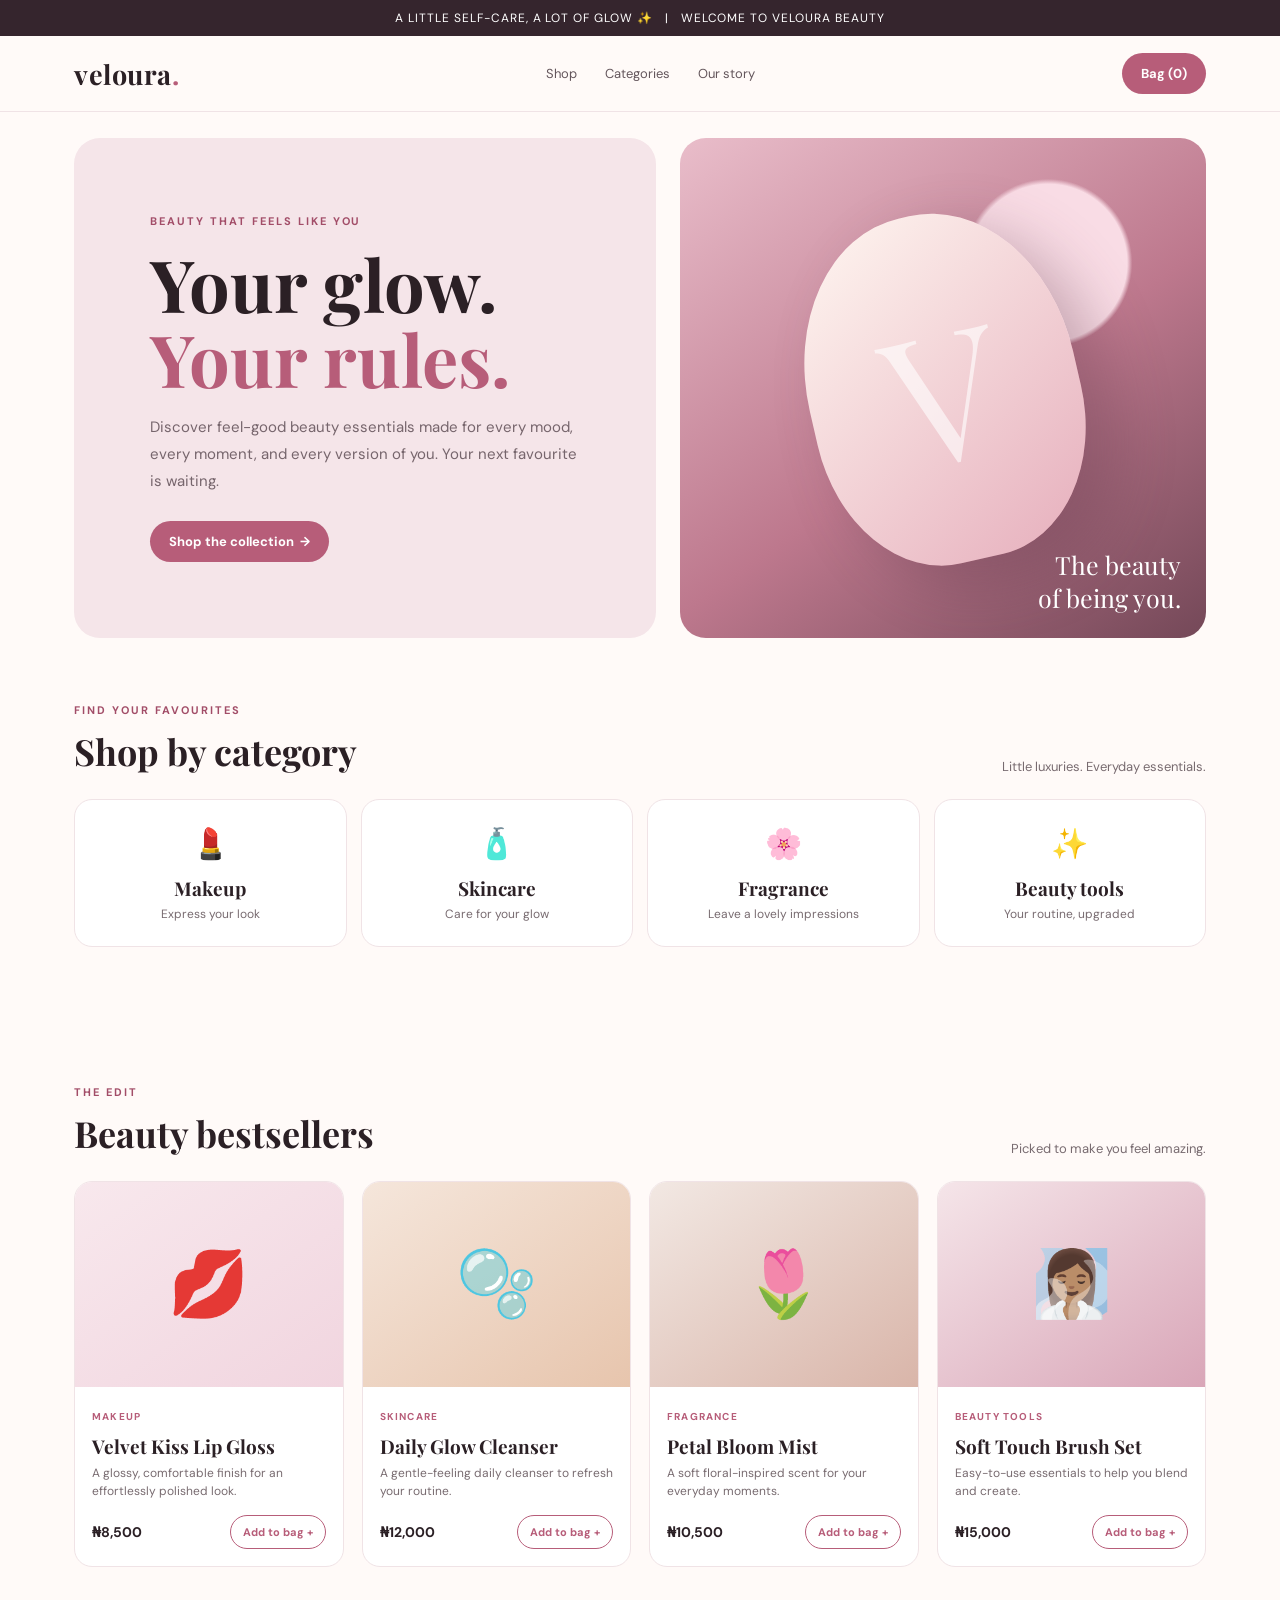
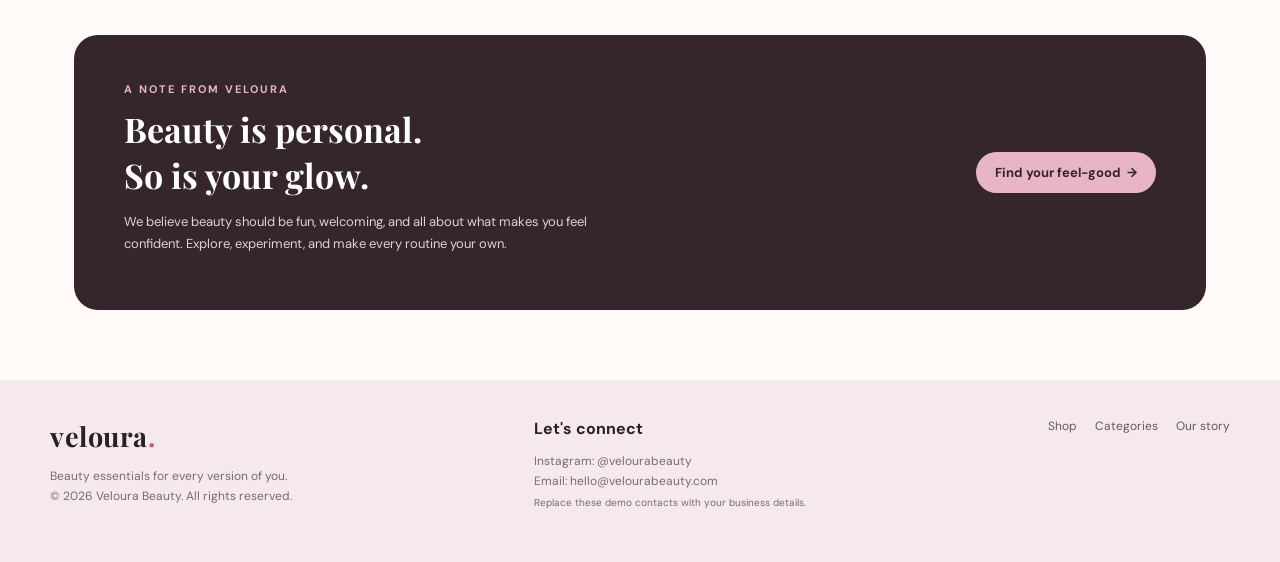
==== commit 75283c43: "Fix typo in Fragrance category description Corrected a typo in the Fragrance category description." ====
--- a/index22.html
+++ b/index22.html
@@ -54,7 +54,7 @@
 <div class="categories">
 <a class="category" href="#shop"><div class="emoji">💄</div><h3>Makeup</h3><p>Express your look</p></a>
 <a class="category" href="#shop"><div class="emoji">🧴</div><h3>Skincare</h3><p>Care for your glow</p></a>
-<a class="category" href="#shop"><div class="emoji">🌸</div><h3>Fragrance</h3><p>Leave a lovely impression</p></a>
+<a class="category" href="#shop"><div class="emoji">🌸</div><h3>Fragrance</h3><p>Leave a lovely impressions</p></a>
 <a class="category" href="#shop"><div class="emoji">✨</div><h3>Beauty tools</h3><p>Your routine, upgraded</p></a>
 </div>
 </section>
